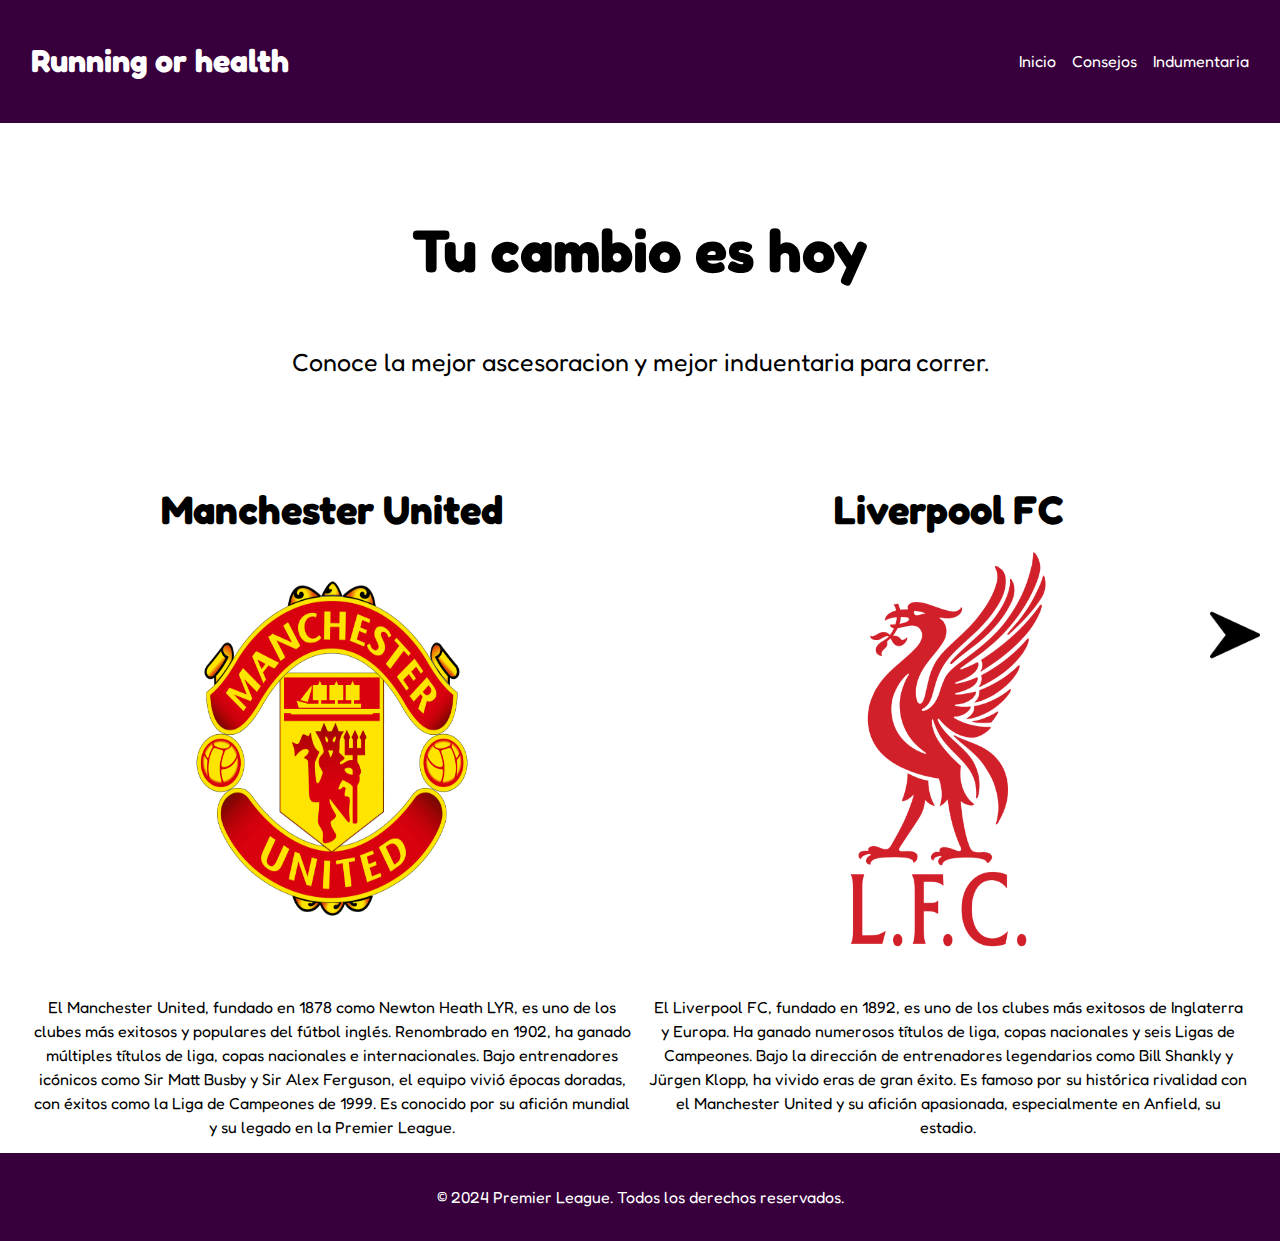
==== index2.html @ a95793f6 "Subo primer commit" ====
<!DOCTYPE html>
<html lang="es">
<head>
  <meta charset="UTF-8">
  <meta name="viewport" content="width=device-width, initial-scale=1.0">
  <title>Actividad RWD</title>
  <link rel="stylesheet" href="styles.css">
  <link rel="preconnect" href="https://fonts.googleapis.com">
  <link rel="preconnect" href="https://fonts.gstatic.com" crossorigin>
  <link href="https://fonts.googleapis.com/css2?family=Fredoka:wght@300..700&display=swap" rel="stylesheet">
</head>
<body>
  <header>
    <div class="logo">
      <h1>Running or health</h1>
    </div>
    <nav>
      <ul>
        <li><a href="index.html">Inicio</a></li>
        <li><a href="">Consejos</a></li>
        <li><a href="">Indumentaria</a></li>
      </ul>
    </nav>
  </header>
  <main>
    <section class="hero">
      <h2>Tu cambio es hoy</h2>
      <p>Conoce la mejor ascesoracion y mejor induentaria para correr.</p>
    </section>

    <section class="equipos">
      <article class="equipo">
        <h3>Manchester United</h3>
        <img src="images/man-utd-logo.png" alt="Equipo 1">
        <p>
          El Manchester United, fundado en 1878 como Newton Heath LYR, es uno de los clubes más exitosos y populares del fútbol inglés. Renombrado en 1902, ha ganado múltiples títulos de liga, copas nacionales e internacionales. Bajo entrenadores icónicos como Sir Matt Busby y Sir Alex Ferguson, el equipo vivió épocas doradas, con éxitos como la Liga de Campeones de 1999. Es conocido por su afición mundial y su legado en la Premier League.</p>
      </article>
      <article class="equipo">
        <h3>Liverpool FC</h3>
        <img src="images/Logo-Liverpool.png" alt="Equipo 2">
        <p>El Liverpool FC, fundado en 1892, es uno de los clubes más exitosos de Inglaterra y Europa. Ha ganado numerosos títulos de liga, copas nacionales y seis Ligas de Campeones. Bajo la dirección de entrenadores legendarios como Bill Shankly y Jürgen Klopp, ha vivido eras de gran éxito. Es famoso por su histórica rivalidad con el Manchester United y su afición apasionada, especialmente en Anfield, su estadio.</p>
      </article>
    </section>
    <div class="button-container">
      <a href="https://www.espn.com.ar/futbol/equipos/_/liga/eng.1" class="arrow-button" title="Ver más">
        <img src="images/flecha.png" alt="Ver más" />
      </a>
    </div>
  </main>
  <footer>
    <p>&copy; 2024 Premier League. Todos los derechos reservados.</p>
  </footer>
</body>
</html>
---- styles.css ----
body {
  font-size: 16px;
  font-family: "Fredoka", sans-serif;
  font-optical-sizing: auto;
  font-weight: weight;
  font-style: normal;
  font-variation-settings:
    "wdth" 100;
  margin: 0;
  padding: 0;
  line-height: 1.5;
}

header {
  display: flex;
  justify-content: space-between;
  align-items: center;
  padding: 1rem;
  background-color: #37003c;
  color: #fff;
}

.logo {
  margin-left: 15px;
}

nav ul {
  list-style: none;
  display: flex;
  gap: 1rem;
  margin-right: 15px;
}

nav ul li a {
  color: white;
  text-decoration: none;
}

main {
  padding: 2rem;
  display: flex;
  flex-direction: column;
  gap: 2rem;
  position: relative;
}

.hero {
  text-align: center;
}

.hero h2 {
  font-size: 60px;
}

.hero p {
  font-size: 25px;
}

h3 {
  font-size: 40px;
}

.equipos {
  display: grid;
  grid-template-columns: repeat(2, 1fr);
  gap: 1rem;
}

.equipo {
  text-align: center;
}

.equipo img {
  width: 100%;
  height: 60%;
  margin-top: -35px;
  margin-bottom: 20px;
}

footer {
  text-align: center;
  padding: 1rem;
  background-color: #37003c;
  color: white;
}

.button-container {
  position: absolute;
  right: 10px;
  top: 50%;
  transform: translateY(-50%);
}

.arrow-button img {
  width: 50px;
  height: 50px;
  transition: transform 0.3s ease;
  margin-right: 10px;
}

.arrow-button:hover img {
  transform: scale(1.2);
  opacity: 0.8;
}

/* Diseño adaptativo para pantallas chicas */
@media screen and (max-width: 831px) {
  body {
    font-size: 14px;
  }

  nav ul {
    flex-direction: column;
    align-items: center;
  }

  .equipos {
    grid-template-columns: 1fr;
  }

  .hero h2 {
    font-size: 1.8rem;
  }

  .hero p {
    font-size: 1.2rem;
  }

  .equipo img {
    width: 100%;
    height: 50%;
    margin-top: -35px;
    margin-bottom: 20px;
  }

  .equipo p {
    margin-bottom: 1rem;
  }

  .arrow-button img {
    width: 40px;
    height: 40px;
  }

  .arrow-button:hover img {
    transform: scale(1.2);
  }
}

/* Diseño adaptativo para pantalla mediana */
@media screen and (min-width: 832px) and (max-width: 1157px) {
  body {
    font-size: 15px;
  }

  .equipos {
    grid-template-columns: repeat(2, 1fr);
  }

  .hero h2 {
    font-size: 2rem;
  }

  .hero p {
    font-size: 1.4rem;
  }

  .equipo img {
    width: 100%;
    height: 40%;
    margin-top: -35px;
  }

  .arrow-button img {
    width: 40px;
    height: 40px;
  }

  .arrow-button:hover img {
    transform: scale(1.2);
  }
}
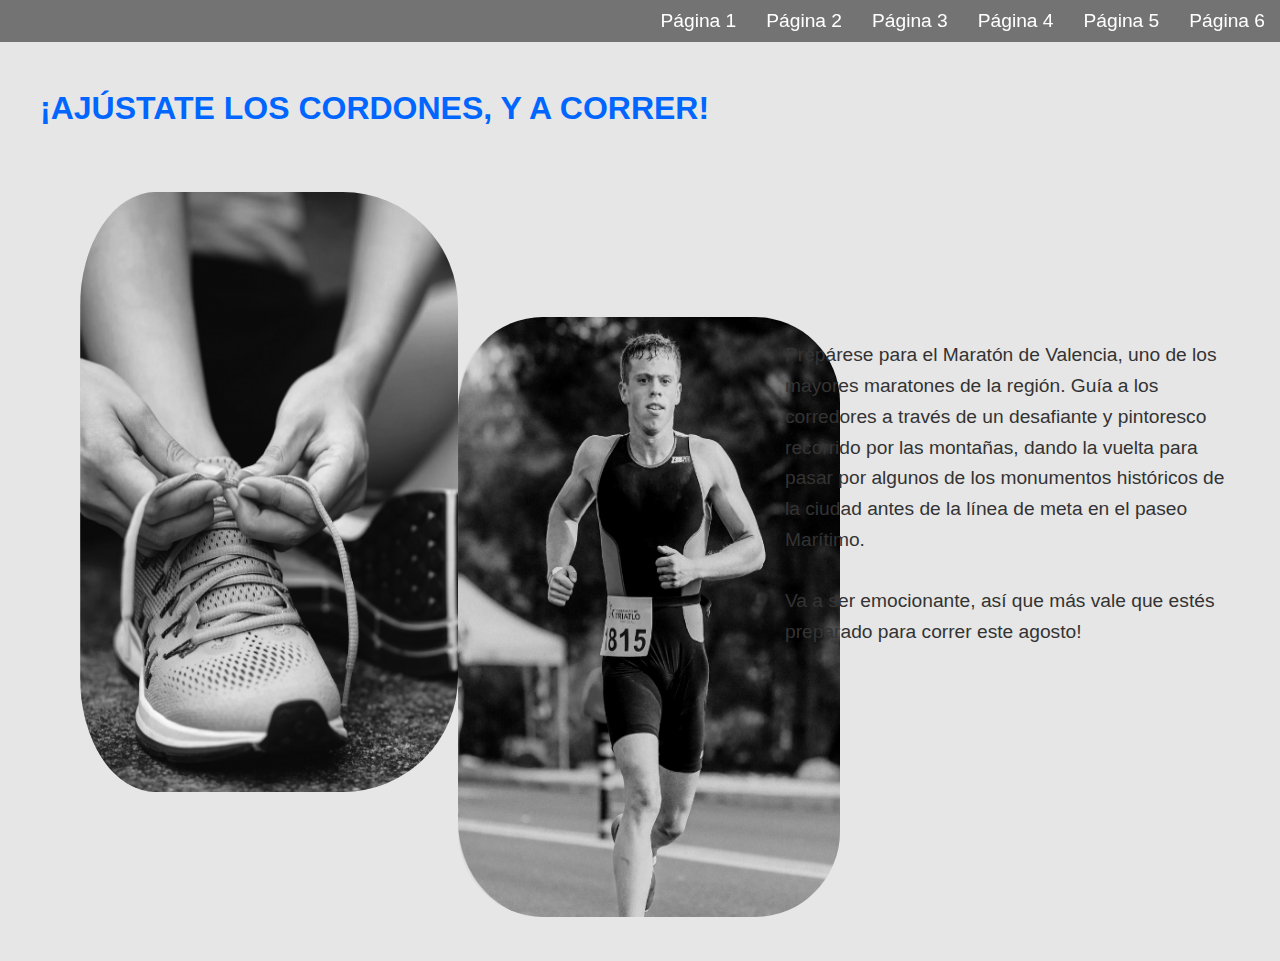
==== commit 9f3abb0b: "Cambios antes de la clase del 10/10" ====
--- a/index2.html
+++ b/index2.html
@@ -1,54 +1,43 @@
 <!DOCTYPE html>
 <html lang="es">
 <head>
-  <meta charset="UTF-8">
-  <meta name="viewport" content="width=device-width, initial-scale=1.0">
-  <title>Actividad RWD</title>
-  <link rel="stylesheet" href="styles.css">
-  <link rel="preconnect" href="https://fonts.googleapis.com">
-  <link rel="preconnect" href="https://fonts.gstatic.com" crossorigin>
-  <link href="https://fonts.googleapis.com/css2?family=Fredoka:wght@300..700&display=swap" rel="stylesheet">
+    <meta charset="UTF-8">
+    <meta name="viewport" content="width=device-width, initial-scale=1.0">
+    <title>Maratón</title>
+    <link rel="stylesheet" href="styles2.css">
 </head>
 <body>
-  <header>
-    <div class="logo">
-      <h1>Running or health</h1>
+    <header>
+        <nav>
+            <ul>
+                <li><a href="index.html">Página 1</a></li>
+                <li><a href="index2.html">Página 2</a></li>
+                <li><a href="index3.html">Página 3</a></li>
+                <li><a href="index4.html">Página 4</a></li>
+                <li><a href="index5.html">Página 5</a></li>
+                <li><a href="index6.html">Página 6</a></li>
+            </ul>
+        </nav>
+    </header>
+    <div class="container2">
+        <h1>¡AJÚSTATE LOS CORDONES, Y A CORRER!</h1>
+        <div class="content2">
+            <div class="img1">
+                <img src="images/foto2.png" alt="Ajustando los cordones">
+            </div>
+            <div class="img2">
+                <img src="images/foto3.png" alt="Corredor en maratón">
+            </div>
+            <div class="text">
+                <p>
+                    Prepárese para el Maratón de Valencia, uno de los mayores maratones de la región. 
+                    Guía a los corredores a través de un desafiante y pintoresco recorrido por las montañas, 
+                    dando la vuelta para pasar por algunos de los monumentos históricos de la ciudad antes 
+                    de la línea de meta en el paseo Marítimo.<br><br>
+                    Va a ser emocionante, así que más vale que estés preparado para correr este agosto!
+                </p>
+            </div>
+        </div>
     </div>
-    <nav>
-      <ul>
-        <li><a href="index.html">Inicio</a></li>
-        <li><a href="">Consejos</a></li>
-        <li><a href="">Indumentaria</a></li>
-      </ul>
-    </nav>
-  </header>
-  <main>
-    <section class="hero">
-      <h2>Tu cambio es hoy</h2>
-      <p>Conoce la mejor ascesoracion y mejor induentaria para correr.</p>
-    </section>
-
-    <section class="equipos">
-      <article class="equipo">
-        <h3>Manchester United</h3>
-        <img src="images/man-utd-logo.png" alt="Equipo 1">
-        <p>
-          El Manchester United, fundado en 1878 como Newton Heath LYR, es uno de los clubes más exitosos y populares del fútbol inglés. Renombrado en 1902, ha ganado múltiples títulos de liga, copas nacionales e internacionales. Bajo entrenadores icónicos como Sir Matt Busby y Sir Alex Ferguson, el equipo vivió épocas doradas, con éxitos como la Liga de Campeones de 1999. Es conocido por su afición mundial y su legado en la Premier League.</p>
-      </article>
-      <article class="equipo">
-        <h3>Liverpool FC</h3>
-        <img src="images/Logo-Liverpool.png" alt="Equipo 2">
-        <p>El Liverpool FC, fundado en 1892, es uno de los clubes más exitosos de Inglaterra y Europa. Ha ganado numerosos títulos de liga, copas nacionales y seis Ligas de Campeones. Bajo la dirección de entrenadores legendarios como Bill Shankly y Jürgen Klopp, ha vivido eras de gran éxito. Es famoso por su histórica rivalidad con el Manchester United y su afición apasionada, especialmente en Anfield, su estadio.</p>
-      </article>
-    </section>
-    <div class="button-container">
-      <a href="https://www.espn.com.ar/futbol/equipos/_/liga/eng.1" class="arrow-button" title="Ver más">
-        <img src="images/flecha.png" alt="Ver más" />
-      </a>
-    </div>
-  </main>
-  <footer>
-    <p>&copy; 2024 Premier League. Todos los derechos reservados.</p>
-  </footer>
 </body>
 </html>--- a/styles2.css
+++ b/styles2.css
@@ -0,0 +1,87 @@
+* {
+    margin: 0;
+    padding: 0;
+    box-sizing: border-box;
+}
+
+body {
+    font-family: 'Arial', sans-serif;
+    background-color: #e6e6e6;
+}
+
+header {
+    position: fixed;
+    top: 0;
+    left: 0;
+    width: 100%;
+    background-color: rgba(0, 0, 0, 0.5);
+    padding: 10px 0;
+    z-index: 1000;
+  }
+  
+  nav ul {
+    display: flex;
+    justify-content: right;
+    list-style: none;
+  }
+  
+  nav ul li {
+    margin: 0 15px;
+  }
+  
+  nav ul li a {
+    color: white;
+    text-decoration: none;
+    font-size: 1.2rem;
+    transition: color 0.3s;
+  }
+  
+  nav ul li a:hover {
+    color: #007BFF;
+  }
+
+.container2 {
+    padding: 40px;
+    text-align: center;
+}
+
+h1 {
+    font-size: 2rem;
+    color: #0066ff;
+    margin-top: 50px;
+    margin-bottom: -60px;
+    text-align: left;
+}
+
+.content2 {
+    display: flex;
+    justify-content: space-between;
+    align-items: center;
+}
+
+.img1 img {
+    border-radius: 115px;
+    padding-left: 40px;
+    width: 100%;
+    height: 600px;
+}
+
+.img2 img {
+    margin-top: 250px;
+    padding-left: -40px;
+    border-radius: 85px;
+    width: 100%;
+    height: 600px;
+}
+
+.text {
+    max-width: 400px;
+    text-align: left;
+}
+
+.text p {
+    font-size: 1.2rem;
+    line-height: 1.6;
+    color: #333;
+    margin-left: -55px;
+}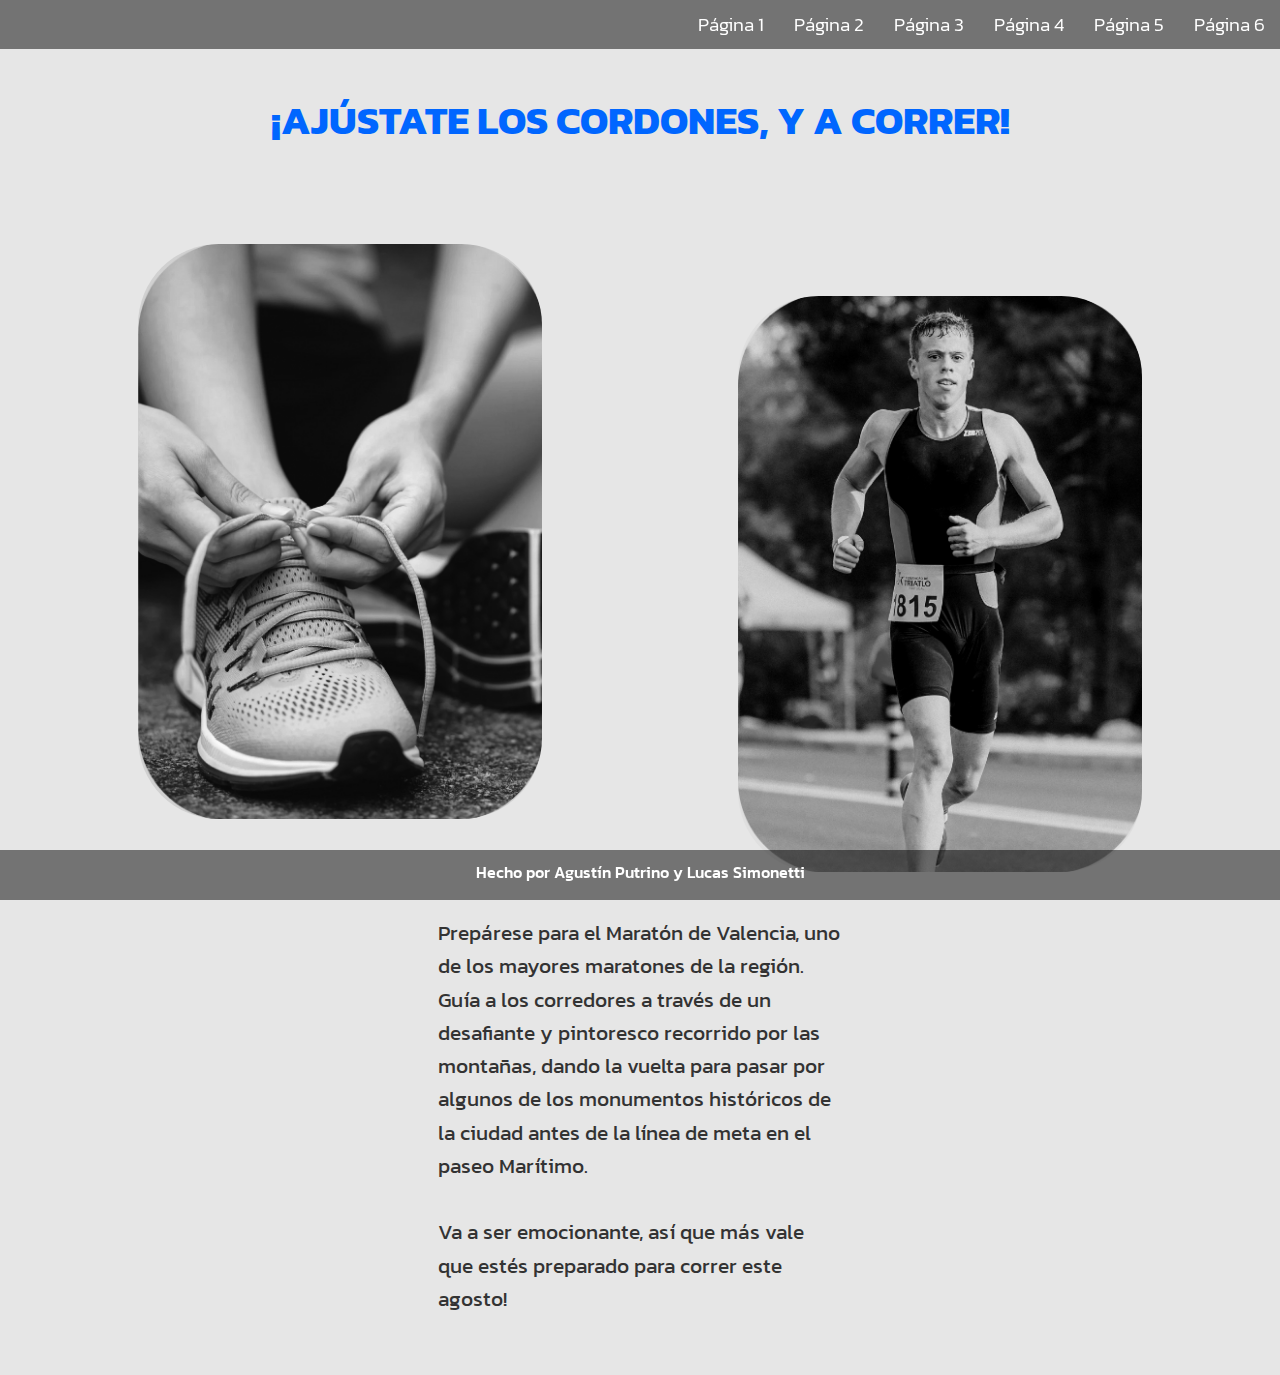
==== commit da7779d3: "Add files via upload" ====
--- a/index2.html
+++ b/index2.html
@@ -1,43 +1,49 @@
-<!DOCTYPE html>
-<html lang="es">
-<head>
-    <meta charset="UTF-8">
-    <meta name="viewport" content="width=device-width, initial-scale=1.0">
-    <title>Maratón</title>
-    <link rel="stylesheet" href="styles2.css">
-</head>
-<body>
-    <header>
-        <nav>
-            <ul>
-                <li><a href="index.html">Página 1</a></li>
-                <li><a href="index2.html">Página 2</a></li>
-                <li><a href="index3.html">Página 3</a></li>
-                <li><a href="index4.html">Página 4</a></li>
-                <li><a href="index5.html">Página 5</a></li>
-                <li><a href="index6.html">Página 6</a></li>
-            </ul>
-        </nav>
-    </header>
-    <div class="container2">
-        <h1>¡AJÚSTATE LOS CORDONES, Y A CORRER!</h1>
-        <div class="content2">
-            <div class="img1">
-                <img src="images/foto2.png" alt="Ajustando los cordones">
-            </div>
-            <div class="img2">
-                <img src="images/foto3.png" alt="Corredor en maratón">
-            </div>
-            <div class="text">
-                <p>
-                    Prepárese para el Maratón de Valencia, uno de los mayores maratones de la región. 
-                    Guía a los corredores a través de un desafiante y pintoresco recorrido por las montañas, 
-                    dando la vuelta para pasar por algunos de los monumentos históricos de la ciudad antes 
-                    de la línea de meta en el paseo Marítimo.<br><br>
-                    Va a ser emocionante, así que más vale que estés preparado para correr este agosto!
-                </p>
-            </div>
-        </div>
-    </div>
-</body>
+<!DOCTYPE html>
+<html lang="es">
+<head>
+    <meta charset="UTF-8">
+    <meta name="viewport" content="width=device-width, initial-scale=1.0">
+    <title>Maratón</title>
+    <link rel="preconnect" href="https://fonts.googleapis.com">
+    <link rel="preconnect" href="https://fonts.gstatic.com" crossorigin>
+    <link href="https://fonts.googleapis.com/css2?family=Kanit:ital,wght@0,100;0,200;0,300;0,400;0,500;0,600;0,700;0,800;0,900;1,100;1,200;1,300;1,400;1,500;1,600;1,700;1,800;1,900&display=swap" rel="stylesheet">
+    <link rel="stylesheet" href="styles2.css">
+</head>
+<body>
+    <header>
+        <nav>
+            <ul>
+                <li><a href="index.html">Página 1</a></li>
+                <li><a href="index2.html">Página 2</a></li>
+                <li><a href="index3.html">Página 3</a></li>
+                <li><a href="index4.html">Página 4</a></li>
+                <li><a href="index5.html">Página 5</a></li>
+                <li><a href="index6.html">Página 6</a></li>
+            </ul>
+        </nav>
+    </header>
+    <div class="container2">
+        <h1>¡AJÚSTATE LOS CORDONES, Y A CORRER!</h1>
+        <div class="content2">
+            <div class="img1">
+                <img src="images/foto2.png" alt="Ajustando los cordones">
+            </div>
+            <div class="img2">
+                <img src="images/foto3.png" alt="Corredor en maratón">
+            </div>
+            <div class="text">
+                <p>
+                    Prepárese para el Maratón de Valencia, uno de los mayores maratones de la región. 
+                    Guía a los corredores a través de un desafiante y pintoresco recorrido por las montañas, 
+                    dando la vuelta para pasar por algunos de los monumentos históricos de la ciudad antes 
+                    de la línea de meta en el paseo Marítimo.<br><br>
+                    Va a ser emocionante, así que más vale que estés preparado para correr este agosto!
+                </p>
+            </div>
+        </div>
+    </div>
+    <footer>
+        <p>Hecho por Agustín Putrino y Lucas Simonetti</p>
+    </footer>
+</body>
 </html>--- a/styles2.css
+++ b/styles2.css
@@ -1,87 +1,194 @@
-* {
-    margin: 0;
-    padding: 0;
-    box-sizing: border-box;
-}
-
-body {
-    font-family: 'Arial', sans-serif;
-    background-color: #e6e6e6;
-}
-
-header {
-    position: fixed;
-    top: 0;
-    left: 0;
-    width: 100%;
-    background-color: rgba(0, 0, 0, 0.5);
-    padding: 10px 0;
-    z-index: 1000;
-  }
-  
-  nav ul {
-    display: flex;
-    justify-content: right;
-    list-style: none;
-  }
-  
-  nav ul li {
-    margin: 0 15px;
-  }
-  
-  nav ul li a {
-    color: white;
-    text-decoration: none;
-    font-size: 1.2rem;
-    transition: color 0.3s;
-  }
-  
-  nav ul li a:hover {
-    color: #007BFF;
-  }
-
-.container2 {
-    padding: 40px;
-    text-align: center;
-}
-
-h1 {
-    font-size: 2rem;
-    color: #0066ff;
-    margin-top: 50px;
-    margin-bottom: -60px;
-    text-align: left;
-}
-
-.content2 {
-    display: flex;
-    justify-content: space-between;
-    align-items: center;
-}
-
-.img1 img {
-    border-radius: 115px;
-    padding-left: 40px;
-    width: 100%;
-    height: 600px;
-}
-
-.img2 img {
-    margin-top: 250px;
-    padding-left: -40px;
-    border-radius: 85px;
-    width: 100%;
-    height: 600px;
-}
-
-.text {
-    max-width: 400px;
-    text-align: left;
-}
-
-.text p {
-    font-size: 1.2rem;
-    line-height: 1.6;
-    color: #333;
-    margin-left: -55px;
-}+* {
+  margin: 0;
+  padding: 0;
+  box-sizing: border-box;
+}
+
+body {
+  font-family: 'Arial', sans-serif;
+  background-color: #e6e6e6;
+}
+
+header {
+  position: fixed;
+  top: 0;
+  left: 0;
+  width: 100%;
+  background-color: rgba(0, 0, 0, 0.5);
+  padding: 0.625rem 0;
+  z-index: 1000;
+}
+
+nav ul {
+  display: flex;
+  justify-content: right;
+  list-style: none;
+}
+
+nav ul li {
+  margin: 0 0.938rem;
+}
+
+nav ul li a {
+  font-family: "Kanit", sans-serif;
+  font-weight: 300;
+  font-style: normal;
+  color: white;
+  text-decoration: none;
+  font-size: 1.2rem;
+  transition: color 0.3s;
+}
+
+nav ul li a:hover {
+  color: #007BFF;
+}
+
+.container2 {
+  padding: 2.5rem;
+  text-align: center;
+}
+
+h1 {
+  font-family: "Kanit", sans-serif;
+  font-weight: 700;
+  font-style: normal;
+  font-size: 2.5rem;
+  color: #0066ff;
+  margin-top: 3.15rem;
+  margin-bottom: 1.25rem;
+  text-align: center;
+}
+
+.content2 {
+  justify-content: space-between;
+  display: flex;
+  justify-content: space-around;
+  align-items: center;
+  flex-wrap: wrap;
+}
+
+.img1 img, .img2 img {
+  border-radius: 5.04rem;
+  width: 100%;
+  max-width: 25.2rem;
+  height: auto;
+  margin: 1.26rem;
+}
+
+.img2 img {
+  margin-top: 7.88rem;
+}
+
+.text {
+  max-width: 25.2rem;
+  text-align: left;
+  margin: 1.26rem;
+}
+
+.text p {
+  font-family: "Kanit", sans-serif;
+  font-weight: 400;
+  font-style: normal;
+  font-size: 1.3rem;
+  line-height: 1.6;
+  color: #333;
+}
+
+footer {
+  position: fixed;
+  bottom: 0;
+  width: 100%;
+  height: 3.125rem;
+  background-color: rgba(0, 0, 0, 0.5);
+  color: white;
+  text-align: center;
+  padding: 0.625rem;
+  font-family: Arial, sans-serif;
+}
+
+footer p {
+  margin: 0;
+  font-family: "Kanit", sans-serif;
+  font-weight: 500;
+  font-style: normal;
+}
+
+@media (max-width: 576px) {
+  header {
+    padding: 0.315rem 0;
+  }
+
+  nav ul {
+    justify-content: center;
+  }
+
+  nav ul li {
+    margin: 0 0.315rem;
+  }
+
+  nav ul li a {
+    font-size: 1rem;
+  }
+
+  h1 {
+    font-size: 1.8rem;
+    margin-top: 5.04rem;
+  }
+
+  .content2 {
+    flex-direction: column;
+    justify-content: center;
+    align-items: center;
+  }
+
+  .img1 img, .img2 img {
+    max-width: 15.75rem;
+    margin: 0.63rem;
+  }
+
+  .text {
+    max-width: 100%;
+    text-align: center;
+    margin: 0.63rem;
+  }
+
+  .text p {
+    font-size: 1rem;
+  }
+}
+
+
+@media (min-width: 768px) and (max-width: 1024px) {
+  .content2 {
+    flex-direction: column;
+    justify-content: center;
+    align-items: center;
+  }
+
+  .img1 img, .img2 img {
+    max-width: 9.45rem;
+    margin: 0.63rem;
+  }
+
+  .img1, .img2 {
+    display: inline-block;
+    border-radius: 0rem;
+  }
+
+  .content2 {
+    display: grid;
+    grid-template-columns: repeat(2, 1fr);
+    grid-gap: 1.26rem;
+  }
+
+  .text {
+    grid-column: 1 / 3;
+    max-width: 80%;
+    margin-top: 1.26rem;
+    text-align: center;
+  }
+
+  h1 {
+    grid-column: 1 / 3;
+  }
+}
